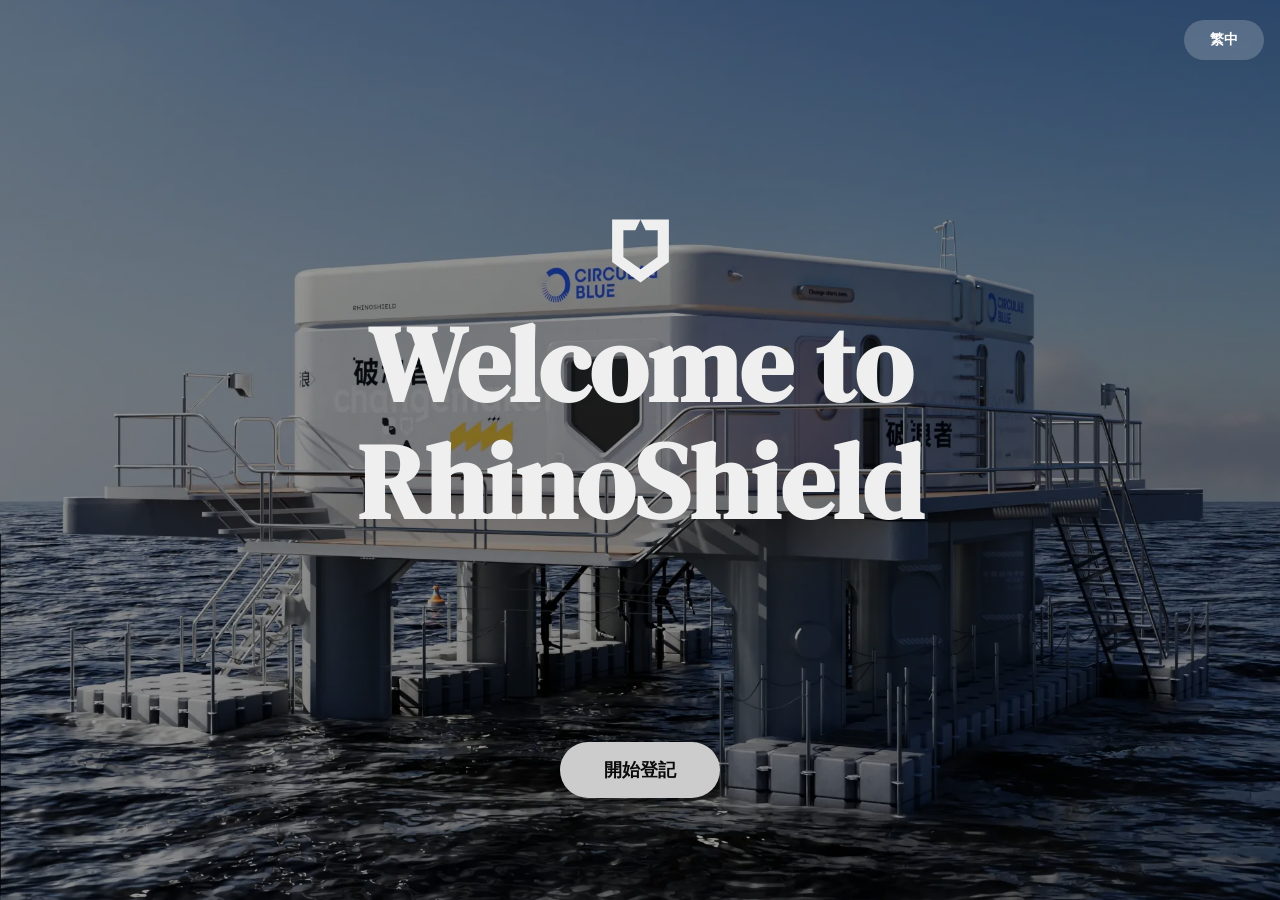
==== index.html @ 518b6004 "modify name of the file" ====
<!DOCTYPE html>
<html lang="zh-TW">

<head>
  <meta charset="UTF-8" />
  <meta name="viewport" content="width=device-width, initial-scale=1.0" />
  <title>RhinoShield Visitor Check-in</title>
  <link href="https://fonts.googleapis.com/css2?family=DM+Sans:wght@400;500;600&family=DM+Serif+Display&display=swap"
    rel="stylesheet" />
  <style>
    * {
      box-sizing: border-box;
      margin: 0;
      padding: 0;
    }

    body {
      min-height: 100dvh;
      background-image: linear-gradient(rgba(0, 0, 0, 0.4), rgba(0, 0, 0, 0.4)), url('/image/circular-blue.webp');
      background-size: cover;
      background-position: center;
      background-attachment: fixed;
      display: flex;
      align-items: center;
      justify-content: center;
      padding: 1rem;
      font-family: 'DM Sans', sans-serif;
      overflow: hidden;
    }

    .lang-dropdown {
      position: fixed;
      top: calc(20px + env(safe-area-inset-top));
      right: 16px;
      z-index: 1000;
      padding-bottom: 8px;
      cursor: pointer !important;
    }

    .lang-dropbtn {
      background: rgba(255, 255, 255, 0.2);
      backdrop-filter: blur(5px);
      color: white;
      -webkit-backdrop-filter: blur(10px);
      /* Safari */
      display: flex;
      align-items: center;
      justify-content: center;
      padding: 0;
      font-size: 14px;
      font-weight: 600;
      border: 1px solid rgba(255, 255, 255, 0.3);
      border-radius: 50px;
      transition: all 0.3s ease;
      width: 80px;
      height: 40px;
      cursor: pointer !important;
      border: none !important;
      outline: none;


    }

    .lang-dropbtn:hover {
      background: rgba(255, 255, 255, 0.4);
    }

    .lang-dropdown-content {
      visibility: hidden;
      position: absolute;
      top: 40px;
      right: 0;
      background-color: white;
      width: 80px;
      box-shadow: 0px 8px 16px rgba(0, 0, 0, 0.2);
      border-radius: 12px;
      margin-top: 4px;
      overflow: hidden;
      animation: fadeInUp 0.3s ease-out;
      cursor: pointer;
      opacity: 0;
      z-index: 1001;
    }

    .lang-dropdown-content div {
      color: black;
      padding: 12px 16px;
      text-decoration: none;
      display: block;
      cursor: pointer;
      text-align: center;
      font-size: 14px;
      transition: background 0.2s;
    }

    .lang-dropdown-content div:hover {
      background-color: #f1f1f1;
    }

    .lang-dropdown-content.show {
      visibility: visible;
      opacity: 1;
      transform: translateY(0);
    }

    .lang-dropdown::after {
      content: "";
      position: absolute;
      top: 40px;
      right: 0;
      width: 100%;
      height: 15px;
    }



    .lang-dropdown-content div:hover {
      background-color: #f1f1f1;
      cursor: pointer !important;
    }


    .card {
      width: 100%;
      max-width: 1080px;
      min-height: 600px;
      display: flex;
      flex-direction: column;
      position: relative;
    }

    .screen {
      display: none !important;
      height: 100%;
      flex-direction: column;
    }

    .screen.active {
      display: flex !important;
    }

    #s1 {
      display: flex;
      flex-direction: column;
      justify-content: space-between;
      text-align: center;
      height: 80dvh;
      text-align: center;
      padding-bottom: 12px;
    }

    @keyframes fadeInUp {
      from {
        opacity: 0;
        transform: translateY(-30px);
      }

      to {
        opacity: 1;
        transform: translateY(0);
      }
    }

    .s1-top {
      animation: fadeInUp 1s ease-out forwards;
      flex: 1;
      display: flex;
      flex-direction: column;
      justify-content: center;
      padding-bottom: 8vh;
    }

    .logo-box {
      width: 64px;
      height: 64px;
      background-color: #efefef;
      -webkit-mask: url(./image/rhinoshield-only-logo.svg) no-repeat center;
      mask: url(./image/rhinoshield-only-logo.svg) no-repeat center;
      -webkit-mask-size: contain;
      mask-size: contain;
      margin: 0 auto 1.5rem;
    }

    .s1-top h1 {
      font-family: 'DM Serif Display', serif;
      font-size: 106px;
      color: #efefef;
      line-height: 1.1;
      word-break: break-word;
    }

    .s2-header .logo-box {
      filter: invert(1);
    }


    .footer {
      display: flex;
      justify-content: center;
      align-items: center;
      margin-top: auto;
    }

    .enter-btn {
      width: 160px;
      background: #ccc;
      color: #0a0a0a;
      font-size: 18px;
      font-weight: 600;
      border: none;
      padding: 16px;
      cursor: pointer;
      border-radius: 50px;
      transition: all 0.3s ease;
      cursor: pointer;
    }

    .enter-btn:hover {
      background: #fff;
    }

    #s2,
    #s3 {
      background: rgba(255, 255, 255, 0.9);
      backdrop-filter: blur(4px);
      border-radius: 20px;
      height: auto;
    }

    #s2 {
      max-height: none;
      overflow: visible;
    }

    #s3 {
      background: rgba(255, 255, 255, 0.98);
      backdrop-filter: blur(10px);
    }

    .s2-header {
      padding: 1.5rem 2rem;
      border-bottom: 1px solid rgba(0, 0, 0, 0.1);
      display: flex;
      align-items: center;
      gap: 12px;
    }

    .s2-body {
      padding: 2rem;
      overflow-y: visible;
      display: block;
    }

    .back-btn {
      width: 100%;
      background: rgba(255, 255, 255, 0.1);
      outline: none;
      color: rgba(255, 255, 255, 0.8);
      padding: 16px;
      border-radius: 12px;
      font-size: 16px;
      font-weight: 600;
      cursor: pointer;
      transition: all 0.3s ease;
      margin-top: 4px;
      display: inline-flex;
      align-items: center;
      justify-content: center;
      backdrop-filter: blur(5px);
    }

    .back-btn:hover {
      background: rgba(255, 255, 255, 0.2);
      color: #fff;
    }


    .field {
      margin-bottom: 1.5rem;
      display: flex;
      flex-direction: column;
      align-items: flex-start;
      width: 100%;
    }

    .field label {
      display: block;
      font-size: 12px;
      font-weight: 600;
      color: #333;
      margin-bottom: 8px;
      text-transform: uppercase;
    }

    .field input,
    .field textarea {
      width: 100%;
      background: #fff;
      border: 1px solid #ccc;
      border-radius: 12px;
      padding: 14px;
      font-size: 16px;
      outline: none;
      word-break: break-all;
    }

    .field input:focus {
      border-color: #000;
    }

    .submit-btn {
      width: 100%;
      background: #ccc;
      color: #000;
      padding: 16px;
      border-radius: 12px;
      border: none;
      font-size: 16px;
      font-weight: 600;
      cursor: pointer;
      margin-top: 1rem;

    }

    #s-photo .s2-body {
      display: flex;
      flex-direction: column;
      align-items: center;
      justify-content: center;
      gap: 15px;
    }

    #video {
      width: 100%;
      max-width: 640px;
      max-height: 40vh;
      border-radius: 20px;
      background: #000;
      object-fit: cover;
    }

    .submit-btn:hover {
      background-color: #fff;

    }

    .s3-body {
      padding: 3rem 2rem;
      display: flex;
      flex-direction: column;
      align-items: center;
      justify-content: center;
    }

    .success-icon-wrap {
      width: 80px;
      height: 80px;
      background: #000;
      border-radius: 50%;
      display: flex;
      align-items: center;
      justify-content: center;
      margin-bottom: 1.5rem;
      animation: scaleIn 0.5s cubic-bezier(0.175, 0.885, 0.32, 1.275);
    }

    .success-icon {
      color: #fff;
      font-size: 40px;
      font-weight: bold;
    }

    .success-title {
      font-family: 'DM Serif Display', serif;
      font-size: 32px;
      color: #000;
      margin-bottom: 1rem;
    }

    .photo-result-container {
      width: 180px;
      height: 180px;
      overflow: hidden;
      box-shadow: 0 10px 25px rgba(0, 0, 0, 0.1);
      margin: 1.5rem 0;
    }

    #photo-result {
      width: 100%;
      height: 100%;
      object-fit: cover;
    }

    .success-desc {
      color: #666;
      font-size: 12px;
      max-width: 240px;
      line-height: 1.5;
      margin-bottom: 2rem;
    }

    .done-btn {
      background: none;
      border: 1px solid #ccc;
      padding: 10px 30px;
      border-radius: 50px;
      color: #888;
      font-size: 14px;
      cursor: pointer;
      transition: all 0.3s;
    }

    .done-btn:hover {
      background: #000;
      color: #fff;
      border-color: #000;
    }

    .field select {
      width: 100%;
      background: #fff;
      border: 1px solid #ccc;
      border-radius: 10px;
      padding: 14px;
      font-size: 16px;
      outline: none;
      appearance: none;
      background-image: url("data:image/svg+xml;charset=UTF-8,%3Csvg xmlns='http://www.w3.org/2000/svg' viewBox='0 0 24 24' fill='none' stroke='black' stroke-width='2' stroke-linecap='round' stroke-linejoin='round'%3E%3Cpolyline points='6 9 12 15 18 9'%3E%3C/polyline%3E%3C/svg%3E");
      background-repeat: no-repeat;
      background-position: right 14px center;
      background-size: 16px;
    }


    @keyframes scaleIn {
      from {
        transform: scale(0);
        opacity: 0;
      }

      to {
        transform: scale(1);
        opacity: 1;
      }
    }

    @media (max-width: 1024px) {
      .s1-top h1 {
        font-size: 80px;
        padding-bottom: 0;
      }
    }

    @media (max-width: 768px) {
      .card {
        height: 80dvh;
        min-height: auto;
        justify-content: flex-start !important;
        flex-direction: column;
        display: flex;
      }


      .s1-top h1 {
        font-size: 56px;
        padding: 0 12px;
      }

      .logo-box {
        width: 48px;
        height: 48px;

      }

      #s2 {
        position: relative;
        z-index: 10;
        margin-top: 0;
      }

      .s2-header {
        padding: 1.2rem;
      }

      .s2-header h2 {
        white-space: nowrap;
      }

      .s2-body {
        overflow-y: auto;
        padding: 1rem 1.5rem;
        -webkit-overflow-scrolling: touch;
        
      }
      

      .enter-btn {
        width: 140px;
        padding: 14px;
        font-size: 16px;
      }

      .screen.active {
        display: flex;
        flex-direction: column;
        height: 100%;
      }

      #video {
        max-height: 35vh;
      }
      

      .lang-dropdown {
        top: calc(15px + env(safe-area-inset-top));
      }

      .lang-dropbtn {
        width: 68px;
        height: 36px;
        font-size: 12px;
      }

      .lang-dropdown-content {
        width: 68px;

      }
   
    }


    /* iPhone SE */
    @media (max-height: 670px) {
      .s1-top h1 {
        font-size: 36px;
      }

      .logo-box {
        width: 40px;
        height: 40px;
        margin-bottom: 1rem;
      }
    }
  </style>
</head>

<body>
  <div class="lang-dropdown" onclick="toggleMenu(event)">
    <button class="lang-dropbtn" id="lang-current">繁中</button>
    <div class="lang-dropdown-content" id="lang-content">
      <div onclick="event.stopPropagation(); switchLang('zh', '繁中')">繁中</div>
      <div onclick="event.stopPropagation(); switchLang('en', 'EN')">EN</div>
      <div onclick="event.stopPropagation(); switchLang('fr', 'FR')">FR</div>
    </div>
  </div>
  <div class="card">
    <div class="screen active" id="s1">
      <div class="s1-top">
        <div class="logo-box"></div>
        <h1>Welcome to<br>RhinoShield</h1>
      </div>
      <div class="footer">
        <button class="enter-btn" onclick="go('s2')" data-i18n="checkin">開始登記</button>
      </div>
    </div>
    <div class="screen" id="s-photo">
      <div class="s2-body" style="text-align:center;">
        <h2 style="font-family:'DM Serif Display'; margin-bottom:20px; color:#ccc" data-i18n="take_photo">Take a Photo
        </h2>
        <video id="video" width="100%" autoplay playsinline style="border-radius:20px; background:#000;"></video>
        <canvas id="canvas" style="display:none;"></canvas>

        <button class="submit-btn" onclick="takePhoto()" data-i18n="take_submit">送出</button>
        <button class="back-btn" onclick="backToForm()" data-i18n="btn_back">
          上一步
        </button>
      </div>
    </div>
    <div class="screen" id="s2">
      <div class="s2-header">
        <div class="logo-box" style="width:32px; height:32px; margin:0; border-radius:6px; background-size: contain;">
        </div>
        <div>
          <h2 style="font-family:'DM Serif Display'; font-size:20px;" data-i18n="form_title">訪客登記表</h2>
        </div>
      </div>
      <div class="s2-body">
        <div class="field">
          <label data-i18n="label_name">姓名</label>
          <input type="text" id="f-name" autocomplete="off" />
        </div>
        <div class="field">
          <label data-i18n="label_email">信箱</label>
          <input type="email" id="f-email" autocomplete="off" />
        </div>
        <div class="field">
          <label data-i18n="label_phone">電話</label>
          <input type="tel" id="f-phone" autocomplete="off" />
        </div>
        <div class="field">
          <label data-i18n="label_purpose">來訪目的</label>
          <select id="f-purpose" onchange="checkPurpose(this.value)">
            <option value="" disabled selected data-i18n="select_placeholder">請選擇來訪目的</option>
            <option value="面試" data-i18n="opt_interview">面試</option>
            <option value="商務會議" data-i18n="opt_meeting">商務會議</option>
            <option value="廠商送貨" data-i18n="opt_delivery">廠商送貨</option>
            <option value="參訪" data-i18n="opt_visit">參訪</option>
            <option value="其他" data-i18n="opt_other">其他</option>
          </select>
        </div>
        <div class="field" id="other-purpose-wrap" style="display: none;">
          <label data-i18n="label_specific">請註明目的</label>
          <input type="text" id="f-purpose-other" autocomplete="off" />
        </div>
        <button class="submit-btn" onclick="submitForm()" data-i18n="btn_submit">下一步
        </button>
      </div>
    </div>

    <div class="screen" id="s3">
      <div class="s3-body">
        <div class="success-icon-wrap">
          <div class="success-icon">✓</div>
        </div>

        <h2 class="success-title" data-i18n="success_title">登記成功</h2>

        <div class="photo-result-container">
          <img id="photo-result" alt="Visitor Photo">
        </div>

        <p class="success-desc" data-i18n="success_desc">我們已收到您的登記，請稍候人員接待。</p>

        <button class="done-btn" onclick="location.reload()" data-i18n="btn_done">完成</button>
      </div>
    </div>
  </div>

  <script>
    const i18n = {
      zh: {
        welcome: "歡迎來到<br>RhinoShield",
        checkin: "開始登記",
        take_photo: "拍張照吧",
        take_submit: "下一步",
        form_title: "訪客登記表",
        label_name: "姓名",
        label_email: "信箱",
        label_phone: "電話",
        label_purpose: "來訪目的",
        label_specific: "請註明目的",
        select_placeholder: "請選擇來訪目的",
        opt_interview: "面試",
        opt_meeting: "商務會議",
        opt_delivery: "廠商送貨",
        opt_visit: "參訪",
        opt_other: "其他",
        btn_submit: "送出",
        success_title: "登記成功",
        success_desc: "我們已收到您的登記，請稍候人員接待。",
        btn_done: "完成",
        alert_fill: "請填寫所有欄位",
        alert_email: "請輸入正確的 Email 格式",
        alert_purpose: "請註明具體的來訪目的",
        btn_back: "返回"
      },
      en: {
        welcome: "Welcome to<br>RhinoShield",
        checkin: "Check In",
        take_photo: "Take a Photo",
        take_submit: "Take & Submit",
        form_title: "Visitor Form",
        label_name: "Full Name",
        label_email: "Email Address",
        label_phone: "Phone Number",
        label_purpose: "Purpose of Visit",
        label_specific: "Specific Purpose",
        select_placeholder: "Select purpose",
        opt_interview: "Interview",
        opt_meeting: "Business Meeting",
        opt_delivery: "Delivery",
        opt_visit: "Visit",
        opt_other: "Other",
        btn_submit: "Submit",
        success_title: "Successful",
        success_desc: "Registration received.",
        btn_done: "Done",
        alert_fill: "Please fill in all fields",
        alert_email: "Please enter a valid email",
        alert_purpose: "Please specify your purpose",
        btn_back: "Back to Edit",
      },
      fr: {
        welcome: "Bienvenue chez<br>RhinoShield",
        checkin: "Enregistrer",
        take_photo: "Prendre une photo",
        take_submit: "Prendre & Envoyer",
        form_title: "Formulaire Visiteur",
        label_name: "Nom Complet",
        label_email: "Adresse Email",
        label_phone: "Téléphone",
        label_purpose: "Motif de la visite",
        label_specific: "Précisez le motif",
        select_placeholder: "Choisissez le motif",
        opt_interview: "Entretien",
        opt_meeting: "Réunion d'affaires",
        opt_delivery: "Livraison",
        opt_visit: "Visite",
        opt_other: "Autre",
        btn_submit: "Envoyer",
        success_title: "Réussi",
        success_desc: "Enregistrement reçu. Veuillez patienter.",
        btn_done: "Terminé",
        alert_fill: "Veuillez remplir tous les champs",
        alert_email: "Veuillez entrer un email valide",
        alert_purpose: "Veuillez préciser votre motif",
        btn_back: "Retour au formulaire",
      }
    };
    function toggleMenu(event) {
      event.stopPropagation();
      const content = document.getElementById('lang-content');
      content.classList.toggle('show');
    }

    document.addEventListener('click', () => {
      document.getElementById('lang-content').classList.remove('show');
    });

    let currentLang = 'en';

    function switchLang(lang, label) {
      currentLang = lang;
      document.getElementById('lang-current').innerText = label;
      document.body.setAttribute('data-lang', lang);

      document.querySelectorAll('[data-i18n]').forEach(el => {
        const key = el.getAttribute('data-i18n');
        if (i18n[lang][key]) {
          el.innerHTML = i18n[lang][key];
        }
      });
      const content = document.getElementById('lang-content');
      content.classList.remove('show');

      document.activeElement.blur();
    }
    function go(id) {
      document.querySelectorAll('.screen').forEach(s => s.classList.remove('active'));
      document.getElementById(id).classList.add('active');
    }

    let stream;
    function checkPurpose(val) {
      const otherWrap = document.getElementById('other-purpose-wrap');
      if (val === '其他') {
        otherWrap.style.display = 'block';
      } else {
        otherWrap.style.display = 'none';
      }
    }
    async function submitForm() {
      const f = (id) => document.getElementById(id).value.trim();
      const emailValue = f('f-email');
      const purposeValue = f('f-purpose');
      if (!f('f-name') || !emailValue || !f('f-phone') || !purposeValue) {
        return alert(i18n[currentLang].alert_fill);
      }
      if (purposeValue === '其他' && !f('f-purpose-other')) {
        return alert(i18n[currentLang].alert_purpose);
      }
      if (!emailValue.includes('@')) {
        return alert(i18n[currentLang].alert_email); return;
      }

      go('s-photo');

      try {
        stream = await navigator.mediaDevices.getUserMedia({ video: { facingMode: "user" } });
        document.getElementById('video').srcObject = stream;
      } catch (err) {
        alert("無法開啟相機，請檢查權限");
        go('s3');
      }
    }
    function backToForm() {
      if (stream) {
        stream.getTracks().forEach(track => track.stop());
        stream = null;
      }

      go('s2');
    }

    function takePhoto() {
      try {
        const video = document.getElementById('video');
        const canvas = document.getElementById('canvas');
        const context = canvas.getContext('2d');


        canvas.width = video.videoWidth || 640;
        canvas.height = video.videoHeight || 480;
        context.drawImage(video, 0, 0, canvas.width, canvas.height);

        const imageData = canvas.toDataURL('image/png');
        const resultImg = document.getElementById('photo-result');
        if (resultImg) {
          resultImg.src = imageData;
        }
        const scriptURL = 'https://script.google.com/macros/s/AKfycbzOEgbRyERNm80Z7r9oQ9u4Q9sh9TXaVUrV1tWsDcpwZVQRpWk5HJ7X89xuypdijRp3/exec';
        const payload = {
          name: document.getElementById('f-name').value,
          email: document.getElementById('f-email').value,
          phone: document.getElementById('f-phone').value,
          purpose: document.getElementById('f-purpose').value === '其他'
            ? document.getElementById('f-purpose-other').value
            : document.getElementById('f-purpose').value
        };

        fetch(scriptURL, {
          method: 'POST',
          mode: 'no-cors',
          headers: {
            'Content-Type': 'text/plain'
          },
          body: JSON.stringify(payload)
        })
          .then(() => console.log('Data sent to Google Sheets'))
          .catch(err => console.error('Error:', err));
        if (stream) {
          stream.getTracks().forEach(track => track.stop());
          stream = null;
        }

        go('s3');
      } catch (e) {
        console.error("拍照失敗:", e);
        go('s3');
      }

    }
  </script>
</body>

</html>
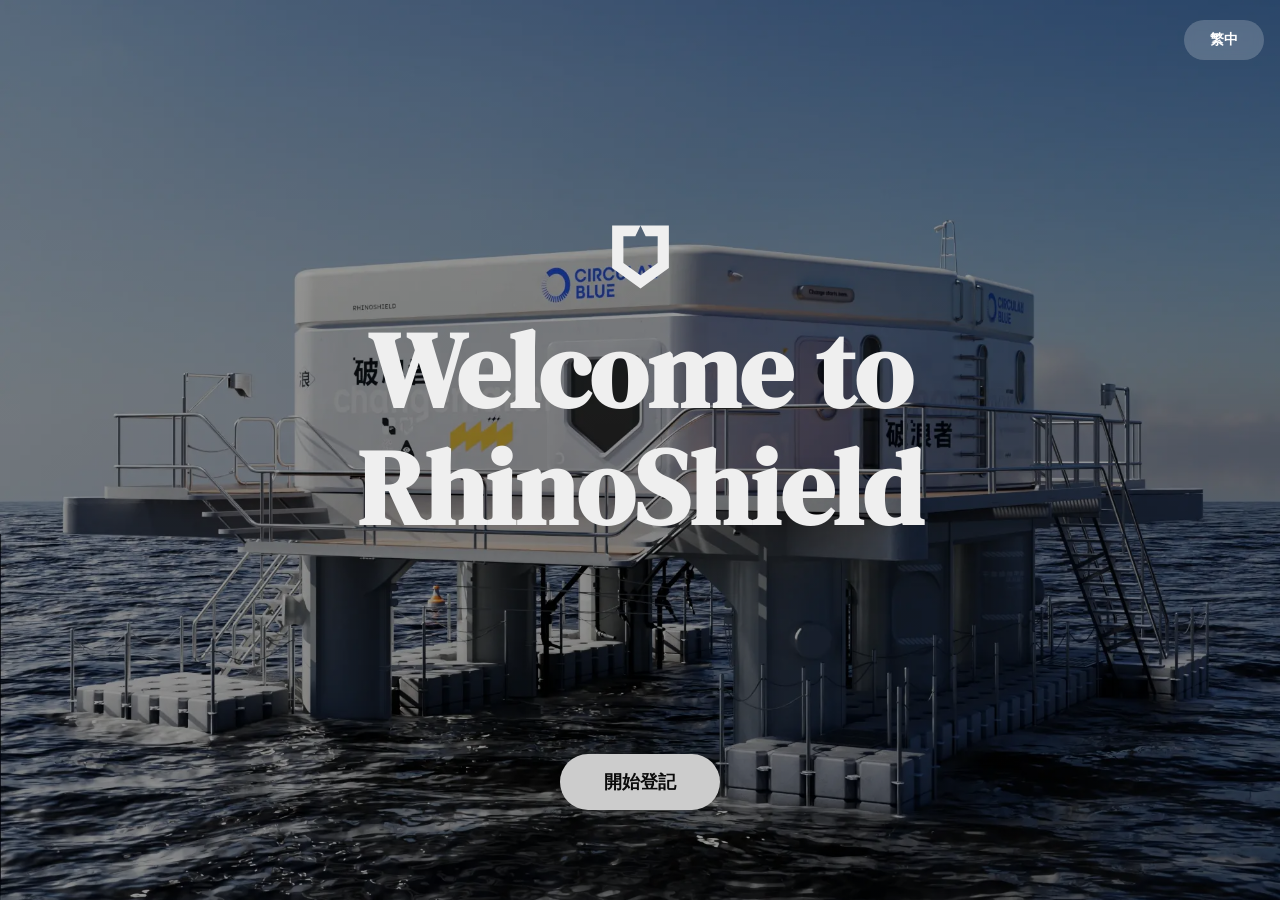
==== commit faed317f: "modify ui" ====
--- a/index.html
+++ b/index.html
@@ -5,543 +5,9 @@
   <meta charset="UTF-8" />
   <meta name="viewport" content="width=device-width, initial-scale=1.0" />
   <title>RhinoShield Visitor Check-in</title>
+  <link rel="stylesheet" href="style.css">
   <link href="https://fonts.googleapis.com/css2?family=DM+Sans:wght@400;500;600&family=DM+Serif+Display&display=swap"
     rel="stylesheet" />
-  <style>
-    * {
-      box-sizing: border-box;
-      margin: 0;
-      padding: 0;
-    }
-
-    body {
-      min-height: 100dvh;
-      background-image: linear-gradient(rgba(0, 0, 0, 0.4), rgba(0, 0, 0, 0.4)), url('/image/circular-blue.webp');
-      background-size: cover;
-      background-position: center;
-      background-attachment: fixed;
-      display: flex;
-      align-items: center;
-      justify-content: center;
-      padding: 1rem;
-      font-family: 'DM Sans', sans-serif;
-      overflow: hidden;
-    }
-
-    .lang-dropdown {
-      position: fixed;
-      top: calc(20px + env(safe-area-inset-top));
-      right: 16px;
-      z-index: 1000;
-      padding-bottom: 8px;
-      cursor: pointer !important;
-    }
-
-    .lang-dropbtn {
-      background: rgba(255, 255, 255, 0.2);
-      backdrop-filter: blur(5px);
-      color: white;
-      -webkit-backdrop-filter: blur(10px);
-      /* Safari */
-      display: flex;
-      align-items: center;
-      justify-content: center;
-      padding: 0;
-      font-size: 14px;
-      font-weight: 600;
-      border: 1px solid rgba(255, 255, 255, 0.3);
-      border-radius: 50px;
-      transition: all 0.3s ease;
-      width: 80px;
-      height: 40px;
-      cursor: pointer !important;
-      border: none !important;
-      outline: none;
-
-
-    }
-
-    .lang-dropbtn:hover {
-      background: rgba(255, 255, 255, 0.4);
-    }
-
-    .lang-dropdown-content {
-      visibility: hidden;
-      position: absolute;
-      top: 40px;
-      right: 0;
-      background-color: white;
-      width: 80px;
-      box-shadow: 0px 8px 16px rgba(0, 0, 0, 0.2);
-      border-radius: 12px;
-      margin-top: 4px;
-      overflow: hidden;
-      animation: fadeInUp 0.3s ease-out;
-      cursor: pointer;
-      opacity: 0;
-      z-index: 1001;
-    }
-
-    .lang-dropdown-content div {
-      color: black;
-      padding: 12px 16px;
-      text-decoration: none;
-      display: block;
-      cursor: pointer;
-      text-align: center;
-      font-size: 14px;
-      transition: background 0.2s;
-    }
-
-    .lang-dropdown-content div:hover {
-      background-color: #f1f1f1;
-    }
-
-    .lang-dropdown-content.show {
-      visibility: visible;
-      opacity: 1;
-      transform: translateY(0);
-    }
-
-    .lang-dropdown::after {
-      content: "";
-      position: absolute;
-      top: 40px;
-      right: 0;
-      width: 100%;
-      height: 15px;
-    }
-
-
-
-    .lang-dropdown-content div:hover {
-      background-color: #f1f1f1;
-      cursor: pointer !important;
-    }
-
-
-    .card {
-      width: 100%;
-      max-width: 1080px;
-      min-height: 600px;
-      display: flex;
-      flex-direction: column;
-      position: relative;
-    }
-
-    .screen {
-      display: none !important;
-      height: 100%;
-      flex-direction: column;
-    }
-
-    .screen.active {
-      display: flex !important;
-    }
-
-    #s1 {
-      display: flex;
-      flex-direction: column;
-      justify-content: space-between;
-      text-align: center;
-      height: 80dvh;
-      text-align: center;
-      padding-bottom: 12px;
-    }
-
-    @keyframes fadeInUp {
-      from {
-        opacity: 0;
-        transform: translateY(-30px);
-      }
-
-      to {
-        opacity: 1;
-        transform: translateY(0);
-      }
-    }
-
-    .s1-top {
-      animation: fadeInUp 1s ease-out forwards;
-      flex: 1;
-      display: flex;
-      flex-direction: column;
-      justify-content: center;
-      padding-bottom: 8vh;
-    }
-
-    .logo-box {
-      width: 64px;
-      height: 64px;
-      background-color: #efefef;
-      -webkit-mask: url(./image/rhinoshield-only-logo.svg) no-repeat center;
-      mask: url(./image/rhinoshield-only-logo.svg) no-repeat center;
-      -webkit-mask-size: contain;
-      mask-size: contain;
-      margin: 0 auto 1.5rem;
-    }
-
-    .s1-top h1 {
-      font-family: 'DM Serif Display', serif;
-      font-size: 106px;
-      color: #efefef;
-      line-height: 1.1;
-      word-break: break-word;
-    }
-
-    .s2-header .logo-box {
-      filter: invert(1);
-    }
-
-
-    .footer {
-      display: flex;
-      justify-content: center;
-      align-items: center;
-      margin-top: auto;
-    }
-
-    .enter-btn {
-      width: 160px;
-      background: #ccc;
-      color: #0a0a0a;
-      font-size: 18px;
-      font-weight: 600;
-      border: none;
-      padding: 16px;
-      cursor: pointer;
-      border-radius: 50px;
-      transition: all 0.3s ease;
-      cursor: pointer;
-    }
-
-    .enter-btn:hover {
-      background: #fff;
-    }
-
-    #s2,
-    #s3 {
-      background: rgba(255, 255, 255, 0.9);
-      backdrop-filter: blur(4px);
-      border-radius: 20px;
-      height: auto;
-    }
-
-    #s2 {
-      max-height: none;
-      overflow: visible;
-    }
-
-    #s3 {
-      background: rgba(255, 255, 255, 0.98);
-      backdrop-filter: blur(10px);
-    }
-
-    .s2-header {
-      padding: 1.5rem 2rem;
-      border-bottom: 1px solid rgba(0, 0, 0, 0.1);
-      display: flex;
-      align-items: center;
-      gap: 12px;
-    }
-
-    .s2-body {
-      padding: 2rem;
-      overflow-y: visible;
-      display: block;
-    }
-
-    .back-btn {
-      width: 100%;
-      background: rgba(255, 255, 255, 0.1);
-      outline: none;
-      color: rgba(255, 255, 255, 0.8);
-      padding: 16px;
-      border-radius: 12px;
-      font-size: 16px;
-      font-weight: 600;
-      cursor: pointer;
-      transition: all 0.3s ease;
-      margin-top: 4px;
-      display: inline-flex;
-      align-items: center;
-      justify-content: center;
-      backdrop-filter: blur(5px);
-    }
-
-    .back-btn:hover {
-      background: rgba(255, 255, 255, 0.2);
-      color: #fff;
-    }
-
-
-    .field {
-      margin-bottom: 1.5rem;
-      display: flex;
-      flex-direction: column;
-      align-items: flex-start;
-      width: 100%;
-    }
-
-    .field label {
-      display: block;
-      font-size: 12px;
-      font-weight: 600;
-      color: #333;
-      margin-bottom: 8px;
-      text-transform: uppercase;
-    }
-
-    .field input,
-    .field textarea {
-      width: 100%;
-      background: #fff;
-      border: 1px solid #ccc;
-      border-radius: 12px;
-      padding: 14px;
-      font-size: 16px;
-      outline: none;
-      word-break: break-all;
-    }
-
-    .field input:focus {
-      border-color: #000;
-    }
-
-    .submit-btn {
-      width: 100%;
-      background: #ccc;
-      color: #000;
-      padding: 16px;
-      border-radius: 12px;
-      border: none;
-      font-size: 16px;
-      font-weight: 600;
-      cursor: pointer;
-      margin-top: 1rem;
-
-    }
-
-    #s-photo .s2-body {
-      display: flex;
-      flex-direction: column;
-      align-items: center;
-      justify-content: center;
-      gap: 15px;
-    }
-
-    #video {
-      width: 100%;
-      max-width: 640px;
-      max-height: 40vh;
-      border-radius: 20px;
-      background: #000;
-      object-fit: cover;
-    }
-
-    .submit-btn:hover {
-      background-color: #fff;
-
-    }
-
-    .s3-body {
-      padding: 3rem 2rem;
-      display: flex;
-      flex-direction: column;
-      align-items: center;
-      justify-content: center;
-    }
-
-    .success-icon-wrap {
-      width: 80px;
-      height: 80px;
-      background: #000;
-      border-radius: 50%;
-      display: flex;
-      align-items: center;
-      justify-content: center;
-      margin-bottom: 1.5rem;
-      animation: scaleIn 0.5s cubic-bezier(0.175, 0.885, 0.32, 1.275);
-    }
-
-    .success-icon {
-      color: #fff;
-      font-size: 40px;
-      font-weight: bold;
-    }
-
-    .success-title {
-      font-family: 'DM Serif Display', serif;
-      font-size: 32px;
-      color: #000;
-      margin-bottom: 1rem;
-    }
-
-    .photo-result-container {
-      width: 180px;
-      height: 180px;
-      overflow: hidden;
-      box-shadow: 0 10px 25px rgba(0, 0, 0, 0.1);
-      margin: 1.5rem 0;
-    }
-
-    #photo-result {
-      width: 100%;
-      height: 100%;
-      object-fit: cover;
-    }
-
-    .success-desc {
-      color: #666;
-      font-size: 12px;
-      max-width: 240px;
-      line-height: 1.5;
-      margin-bottom: 2rem;
-    }
-
-    .done-btn {
-      background: none;
-      border: 1px solid #ccc;
-      padding: 10px 30px;
-      border-radius: 50px;
-      color: #888;
-      font-size: 14px;
-      cursor: pointer;
-      transition: all 0.3s;
-    }
-
-    .done-btn:hover {
-      background: #000;
-      color: #fff;
-      border-color: #000;
-    }
-
-    .field select {
-      width: 100%;
-      background: #fff;
-      border: 1px solid #ccc;
-      border-radius: 10px;
-      padding: 14px;
-      font-size: 16px;
-      outline: none;
-      appearance: none;
-      background-image: url("data:image/svg+xml;charset=UTF-8,%3Csvg xmlns='http://www.w3.org/2000/svg' viewBox='0 0 24 24' fill='none' stroke='black' stroke-width='2' stroke-linecap='round' stroke-linejoin='round'%3E%3Cpolyline points='6 9 12 15 18 9'%3E%3C/polyline%3E%3C/svg%3E");
-      background-repeat: no-repeat;
-      background-position: right 14px center;
-      background-size: 16px;
-    }
-
-
-    @keyframes scaleIn {
-      from {
-        transform: scale(0);
-        opacity: 0;
-      }
-
-      to {
-        transform: scale(1);
-        opacity: 1;
-      }
-    }
-
-    @media (max-width: 1024px) {
-      .s1-top h1 {
-        font-size: 80px;
-        padding-bottom: 0;
-      }
-    }
-
-    @media (max-width: 768px) {
-      .card {
-        height: 80dvh;
-        min-height: auto;
-        justify-content: flex-start !important;
-        flex-direction: column;
-        display: flex;
-      }
-
-
-      .s1-top h1 {
-        font-size: 56px;
-        padding: 0 12px;
-      }
-
-      .logo-box {
-        width: 48px;
-        height: 48px;
-
-      }
-
-      #s2 {
-        position: relative;
-        z-index: 10;
-        margin-top: 0;
-      }
-
-      .s2-header {
-        padding: 1.2rem;
-      }
-
-      .s2-header h2 {
-        white-space: nowrap;
-      }
-
-      .s2-body {
-        overflow-y: auto;
-        padding: 1rem 1.5rem;
-        -webkit-overflow-scrolling: touch;
-        
-      }
-      
-
-      .enter-btn {
-        width: 140px;
-        padding: 14px;
-        font-size: 16px;
-      }
-
-      .screen.active {
-        display: flex;
-        flex-direction: column;
-        height: 100%;
-      }
-
-      #video {
-        max-height: 35vh;
-      }
-      
-
-      .lang-dropdown {
-        top: calc(15px + env(safe-area-inset-top));
-      }
-
-      .lang-dropbtn {
-        width: 68px;
-        height: 36px;
-        font-size: 12px;
-      }
-
-      .lang-dropdown-content {
-        width: 68px;
-
-      }
-   
-    }
-
-
-    /* iPhone SE */
-    @media (max-height: 670px) {
-      .s1-top h1 {
-        font-size: 36px;
-      }
-
-      .logo-box {
-        width: 40px;
-        height: 40px;
-        margin-bottom: 1rem;
-      }
-    }
-  </style>
 </head>
 
 <body>
@@ -591,7 +57,10 @@
         </div>
         <div class="field">
           <label data-i18n="label_email">信箱</label>
-          <input type="email" id="f-email" autocomplete="off" />
+          <input type="email" id="f-email" autocomplete="off" oninput="showEmailTip()" />
+          <div id="email-tip">
+            請確認您的信箱是否正確
+          </div>
         </div>
         <div class="field">
           <label data-i18n="label_phone">電話</label>
@@ -662,7 +131,8 @@
         alert_fill: "請填寫所有欄位",
         alert_email: "請輸入正確的 Email 格式",
         alert_purpose: "請註明具體的來訪目的",
-        btn_back: "返回"
+        btn_back: "返回",
+        email_confirm: "請確認您的信箱是否正確"
       },
       en: {
         welcome: "Welcome to<br>RhinoShield",
@@ -689,6 +159,7 @@
         alert_email: "Please enter a valid email",
         alert_purpose: "Please specify your purpose",
         btn_back: "Back to Edit",
+        email_confirm: "Please confirm if your email is correct"
       },
       fr: {
         welcome: "Bienvenue chez<br>RhinoShield",
@@ -715,6 +186,7 @@
         alert_email: "Veuillez entrer un email valide",
         alert_purpose: "Veuillez préciser votre motif",
         btn_back: "Retour au formulaire",
+        email_confirm: "Veuillez confirmer si votre e-mail est correct"
       }
     };
     function toggleMenu(event) {
@@ -727,7 +199,7 @@
       document.getElementById('lang-content').classList.remove('show');
     });
 
-    let currentLang = 'en';
+    let currentLang = 'zh';
 
     function switchLang(lang, label) {
       currentLang = lang;
@@ -791,7 +263,16 @@
 
       go('s2');
     }
-
+    function showEmailTip() {
+      const emailInput = document.getElementById('f-email');
+      const tip = document.getElementById('email-tip');
+
+      if (emailInput.value.length > 0) {
+        tip.style.display = 'block';
+      } else {
+        tip.style.display = 'none';
+      }
+    }
     function takePhoto() {
       try {
         const video = document.getElementById('video');
--- a/style.css
+++ b/style.css
@@ -0,0 +1,527 @@
+* {
+  box-sizing: border-box;
+  margin: 0;
+  padding: 0;
+}
+
+body {
+  min-height: 100dvh;
+  background-image: linear-gradient(rgba(0, 0, 0, 0.4), rgba(0, 0, 0, 0.4)), url('./image/circular-blue.webp');
+  background-size: cover;
+  background-position: center;
+  background-attachment: fixed;
+  display: flex;
+  align-items: center;
+  justify-content: center;
+  padding: 1rem;
+  font-family: 'DM Sans', sans-serif;
+  overflow-y: auto;
+}
+
+.lang-dropdown {
+  position: fixed;
+  top: calc(20px + env(safe-area-inset-top));
+  right: 16px;
+  z-index: 1000;
+  padding-bottom: 8px;
+  cursor: pointer !important;
+}
+
+.lang-dropbtn {
+  background: rgba(255, 255, 255, 0.2);
+  backdrop-filter: blur(5px);
+  color: white;
+  -webkit-backdrop-filter: blur(10px);
+  display: flex;
+  align-items: center;
+  justify-content: center;
+  padding: 0;
+  font-size: 14px;
+  font-weight: 600;
+  border: 1px solid rgba(255, 255, 255, 0.3);
+  border-radius: 50px;
+  transition: all 0.3s ease;
+  width: 80px;
+  height: 40px;
+  cursor: pointer !important;
+  border: none !important;
+  outline: none;
+}
+
+.lang-dropbtn:hover {
+  background: rgba(255, 255, 255, 0.4);
+}
+
+.lang-dropdown-content {
+  visibility: hidden;
+  position: absolute;
+  top: 40px;
+  right: 0;
+  background-color: white;
+  width: 80px;
+  box-shadow: 0px 8px 16px rgba(0, 0, 0, 0.2);
+  border-radius: 12px;
+  margin-top: 4px;
+  overflow: hidden;
+  animation: fadeInUp 0.3s ease-out;
+  cursor: pointer;
+  opacity: 0;
+  z-index: 1001;
+}
+
+.lang-dropdown-content div {
+  color: black;
+  padding: 12px 16px;
+  text-decoration: none;
+  display: block;
+  cursor: pointer;
+  text-align: center;
+  font-size: 14px;
+  transition: background 0.2s;
+}
+
+.lang-dropdown-content div:hover {
+  background-color: #f1f1f1;
+}
+
+.lang-dropdown-content.show {
+  visibility: visible;
+  opacity: 1;
+  transform: translateY(0);
+}
+
+.lang-dropdown::after {
+  content: "";
+  position: absolute;
+  top: 40px;
+  right: 0;
+  width: 100%;
+  height: 15px;
+}
+
+.card {
+  width: 100%;
+  max-width: 1080px;
+  min-height: 600px;
+  display: flex;
+  flex-direction: column;
+  position: relative;
+}
+
+.screen {
+  display: none !important;
+  height: 100%;
+  flex-direction: column;
+}
+
+.screen.active {
+  display: flex !important;
+}
+
+#s1 {
+  display: flex;
+  flex-direction: column;
+  justify-content: space-between;
+  text-align: center;
+  height: 80dvh;
+}
+
+@keyframes fadeInUp {
+  from {
+    opacity: 0;
+    transform: translateY(-30px);
+  }
+  to {
+    opacity: 1;
+    transform: translateY(0);
+  }
+}
+
+#email-tip {
+  color: #ff4d4f;
+  font-size: 11px;
+  margin-top: 6px;
+  font-weight: 500;
+  display: none;
+  animation: fadeInTip 0.3s ease-out;
+  padding-left: 2px;
+}
+
+@keyframes fadeInTip {
+  from {
+    opacity: 0;
+    transform: translateY(-5px);
+  }
+  to {
+    opacity: 1;
+    transform: translateY(0);
+  }
+}
+
+.s1-top {
+  animation: fadeInUp 1s ease-out forwards;
+  flex: 1;
+  display: flex;
+  flex-direction: column;
+  justify-content: center;
+  padding-bottom: 8vh;
+}
+
+.logo-box {
+  width: 64px;
+  height: 64px;
+  background-color: #efefef;
+  -webkit-mask: url(./image/rhinoshield-only-logo.svg) no-repeat center;
+  mask: url(./image/rhinoshield-only-logo.svg) no-repeat center;
+  -webkit-mask-size: contain;
+  mask-size: contain;
+  margin: 0 auto 1.5rem;
+}
+
+.s1-top h1 {
+  font-family: 'DM Serif Display', serif;
+  font-size: 106px;
+  color: #efefef;
+  line-height: 1.1;
+  word-break: break-word;
+}
+
+.s2-header .logo-box {
+  filter: invert(1);
+}
+
+.footer {
+  display: flex;
+  justify-content: center;
+  align-items: center;
+  margin-top: auto;
+}
+
+.enter-btn {
+  width: 160px;
+  background: #ccc;
+  color: #0a0a0a;
+  font-size: 18px;
+  font-weight: 600;
+  border: none;
+  padding: 16px;
+  cursor: pointer;
+  border-radius: 50px;
+  transition: all 0.3s ease;
+}
+
+.enter-btn:hover {
+  background: #fff;
+}
+
+#s2,
+#s3 {
+  background: rgba(255, 255, 255, 0.9);
+  backdrop-filter: blur(4px);
+  border-radius: 20px;
+  height: auto;
+}
+
+#s2 {
+  max-height: none;
+  overflow: visible;
+}
+
+#s3 {
+  background: rgba(255, 255, 255, 0.98);
+  backdrop-filter: blur(10px);
+}
+
+.s2-header {
+  padding: 1.5rem 2rem;
+  border-bottom: 1px solid rgba(0, 0, 0, 0.1);
+  display: flex;
+  align-items: center;
+  gap: 12px;
+}
+
+.s2-body {
+  padding: 2rem;
+  overflow-y: visible;
+  display: block;
+}
+
+.back-btn {
+  width: 100%;
+  background: rgba(255, 255, 255, 0.1);
+  outline: none;
+  color: rgba(255, 255, 255, 0.8);
+  padding: 16px;
+  border-radius: 12px;
+  font-size: 16px;
+  font-weight: 600;
+  cursor: pointer;
+  transition: all 0.3s ease;
+  margin-top: 4px;
+  display: inline-flex;
+  align-items: center;
+  justify-content: center;
+  backdrop-filter: blur(3px);
+}
+
+.back-btn:hover {
+  background: rgba(255, 255, 255, 0.2);
+  color: #fff;
+}
+
+.field {
+  margin-bottom: 1.5rem;
+  display: flex;
+  flex-direction: column;
+  align-items: flex-start;
+  width: 100%;
+}
+
+.field label {
+  display: block;
+  font-size: 12px;
+  font-weight: 600;
+  color: #333;
+  margin-bottom: 8px;
+  text-transform: uppercase;
+}
+
+.field input,
+.field textarea {
+  width: 100%;
+  background: #fff;
+  border: 1px solid #ccc;
+  border-radius: 12px;
+  padding: 14px;
+  font-size: 16px;
+  outline: none;
+  word-break: break-all;
+}
+
+.field input:focus {
+  border-color: #000;
+}
+
+.submit-btn {
+  width: 100%;
+  background: #ccc;
+  color: #000;
+  padding: 16px;
+  border-radius: 12px;
+  border: none;
+  font-size: 16px;
+  font-weight: 600;
+  cursor: pointer;
+  margin-top: 1rem;
+}
+
+#s-photo .s2-body {
+  display: flex;
+  flex-direction: column;
+  align-items: center;
+  justify-content: center;
+  gap: 15px;
+}
+
+#video {
+  width: 100%;
+  max-width: 640px;
+  max-height: 40vh;
+  border-radius: 20px;
+  background: #000;
+  object-fit: cover;
+}
+
+.submit-btn:hover {
+  background-color: #fff;
+}
+
+.s3-body {
+  padding: 3rem 2rem;
+  display: flex;
+  flex-direction: column;
+  align-items: center;
+  justify-content: center;
+}
+
+.success-icon-wrap {
+  width: 80px;
+  height: 80px;
+  background: #000;
+  border-radius: 50%;
+  display: flex;
+  align-items: center;
+  justify-content: center;
+  margin-bottom: 1.5rem;
+  animation: scaleIn 0.5s cubic-bezier(0.175, 0.885, 0.32, 1.275);
+}
+
+.success-icon {
+  color: #fff;
+  font-size: 40px;
+  font-weight: bold;
+}
+
+.success-title {
+  font-family: 'DM Serif Display', serif;
+  font-size: 32px;
+  color: #000;
+  margin-bottom: 1rem;
+}
+
+.photo-result-container {
+  width: 180px;
+  height: 180px;
+  overflow: hidden;
+  box-shadow: 0 10px 25px rgba(0, 0, 0, 0.1);
+  margin: 1.5rem 0;
+}
+
+#photo-result {
+  width: 100%;
+  height: 100%;
+  object-fit: cover;
+}
+
+.success-desc {
+  color: #666;
+  font-size: 12px;
+  max-width: 240px;
+  line-height: 1.5;
+  margin-bottom: 2rem;
+}
+
+.done-btn {
+  background: none;
+  border: 1px solid #ccc;
+  padding: 10px 30px;
+  border-radius: 50px;
+  color: #888;
+  font-size: 14px;
+  cursor: pointer;
+  transition: all 0.3s;
+}
+
+.done-btn:hover {
+  background: #000;
+  color: #fff;
+  border-color: #000;
+}
+
+.field select {
+  width: 100%;
+  background: #fff;
+  border: 1px solid #ccc;
+  border-radius: 10px;
+  padding: 14px;
+  font-size: 16px;
+  outline: none;
+  appearance: none;
+  background-image: url("data:image/svg+xml;charset=UTF-8,%3Csvg xmlns='http://www.w3.org/2000/svg' viewBox='0 0 24 24' fill='none' stroke='black' stroke-width='2' stroke-linecap='round' stroke-linejoin='round'%3E%3Cpolyline points='6 9 12 15 18 9'%3E%3C/polyline%3E%3C/svg%3E");
+  background-repeat: no-repeat;
+  background-position: right 14px center;
+  background-size: 16px;
+}
+
+@keyframes scaleIn {
+  from {
+    transform: scale(0);
+    opacity: 0;
+  }
+  to {
+    transform: scale(1);
+    opacity: 1;
+  }
+}
+
+@media (max-width: 1024px) {
+  .s1-top h1 {
+    font-size: 80px;
+    padding-bottom: 0;
+  }
+}
+
+@media (max-width: 768px) {
+  .card {
+    height: auto !important;
+    max-height: calc(100dvh - 80px) !important;
+    margin: 40px auto;
+    width: 90% !important;
+    min-height: auto;
+    justify-content: flex-start !important;
+    flex-direction: column;
+    display: flex;
+    touch-action: none;
+  }
+
+  .s1-top h1 {
+    font-size: 56px;
+    padding: 0 12px;
+  }
+
+  .logo-box {
+    width: 48px;
+    height: 48px;
+  }
+
+  #s2 {
+    position: relative;
+    z-index: 10;
+  }
+
+  .s2-header {
+    padding: 1.2rem;
+  }
+
+  .s2-header h2 {
+    white-space: nowrap;
+  }
+
+  .s2-body {
+    overflow-y: auto !important;
+    display: flex;
+    flex-direction: column;
+    height: fit-content;
+  }
+
+  .enter-btn {
+    width: 140px;
+    padding: 14px;
+    font-size: 16px;
+  }
+
+  .screen.active {
+    display: flex;
+    flex-direction: column;
+    height: 100%;
+  }
+
+  #video {
+    max-height: 35vh;
+  }
+
+  .lang-dropdown {
+    top: calc(15px + env(safe-area-inset-top));
+  }
+
+  .lang-dropbtn {
+    width: 68px;
+    height: 36px;
+    font-size: 12px;
+  }
+
+  .lang-dropdown-content {
+    width: 68px;
+  }
+}
+
+@media (max-height: 670px) {
+  .s1-top h1 {
+    font-size: 36px;
+  }
+  .logo-box {
+    width: 40px;
+    height: 40px;
+    margin-bottom: 1rem;
+  }
+}
